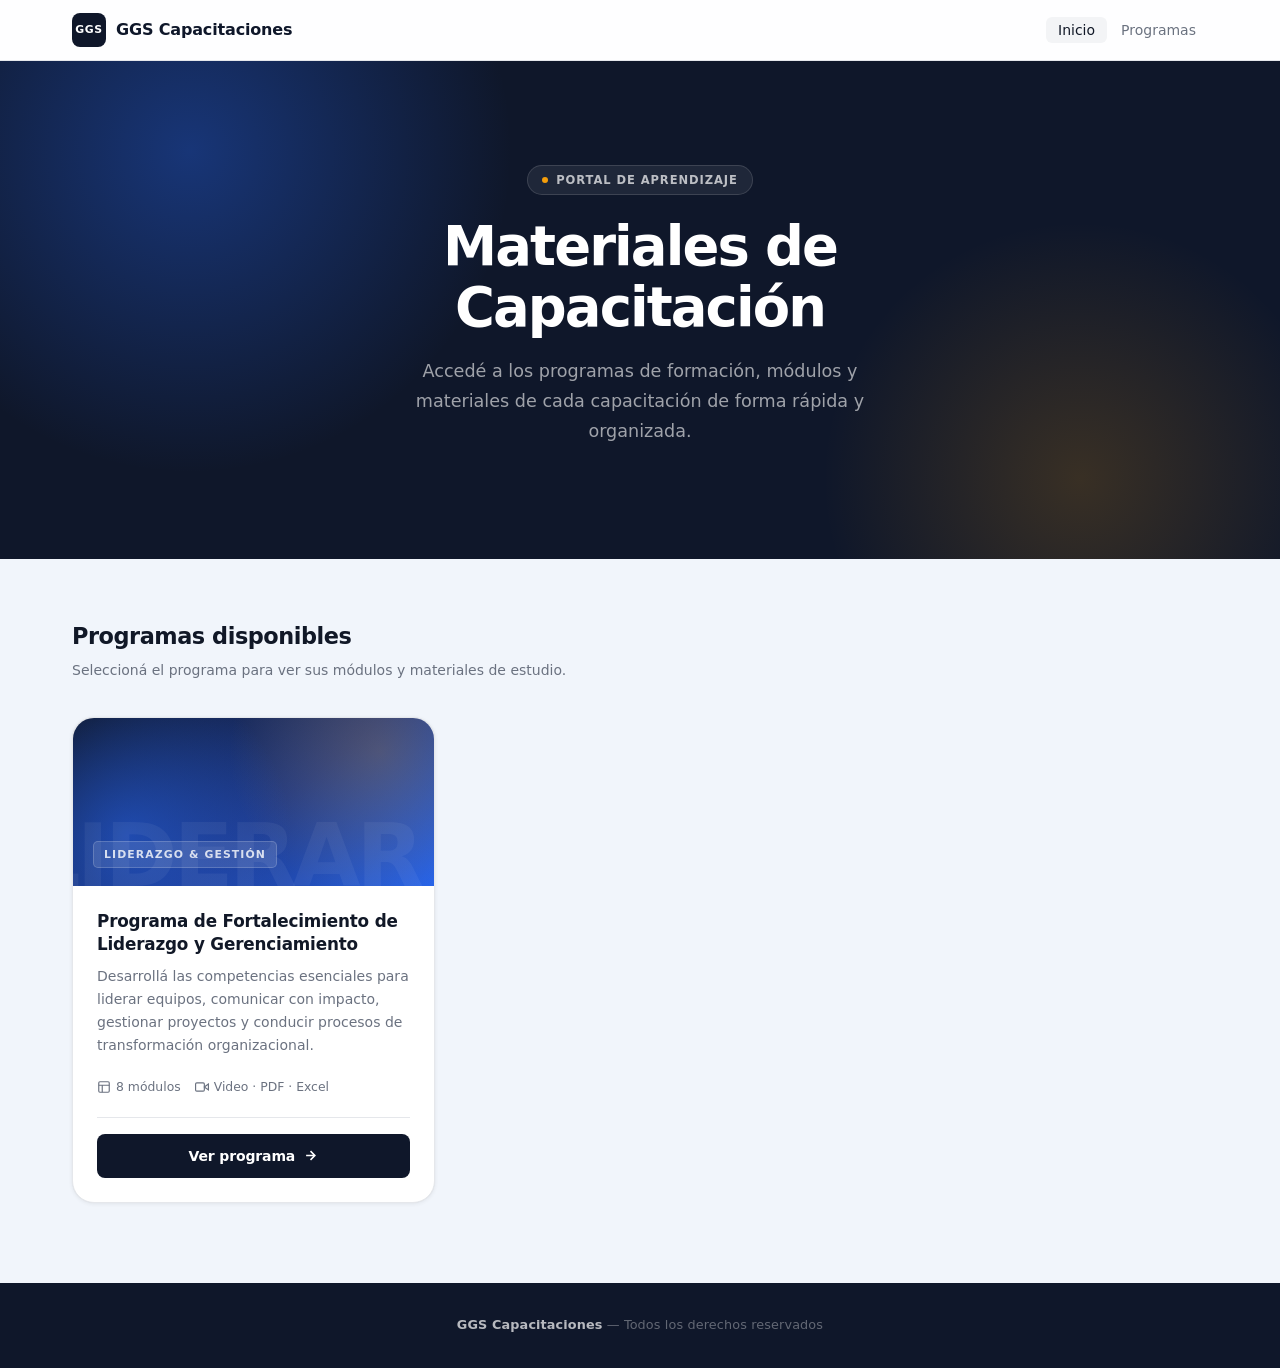
==== index.html @ b64c2a2c "feat: add training portal web UI with liderazgo program - index.html: portal landing page with progr" ====
<!DOCTYPE html>
<html lang="es">
<head>
  <meta charset="UTF-8">
  <meta name="viewport" content="width=device-width, initial-scale=1.0">
  <title>GGS Capacitaciones — Portal de Materiales</title>
  <link rel="stylesheet" href="assets/style.css">
</head>
<body>

  <nav class="navbar">
    <div class="navbar-inner">
      <a href="index.html" class="brand">
        <div class="brand-mark">GGS</div>
        GGS Capacitaciones
      </a>
      <ul class="nav-links">
        <li><a href="index.html" class="active">Inicio</a></li>
        <li><a href="#programas">Programas</a></li>
      </ul>
    </div>
  </nav>

  <section class="hero">
    <div class="hero-content">
      <span class="hero-eyebrow">
        <span class="eyebrow-dot"></span>
        Portal de Aprendizaje
      </span>
      <h1>Materiales de<br>Capacitación</h1>
      <p>Accedé a los programas de formación, módulos y materiales de cada capacitación de forma rápida y organizada.</p>
    </div>
  </section>

  <main class="main-content" id="programas">
    <div class="section-header">
      <h2>Programas disponibles</h2>
      <p>Seleccioná el programa para ver sus módulos y materiales de estudio.</p>
    </div>

    <div class="programs-grid">

      <div class="program-card">
        <div class="program-card-banner">
          <span class="banner-label">Liderazgo &amp; Gestión</span>
          <span class="banner-watermark">LIDERAR</span>
        </div>
        <div class="program-card-body">
          <h3>Programa de Fortalecimiento de Liderazgo y Gerenciamiento</h3>
          <p>Desarrollá las competencias esenciales para liderar equipos, comunicar con impacto, gestionar proyectos y conducir procesos de transformación organizacional.</p>
          <div class="card-meta">
            <span class="meta-pill">
              <svg width="14" height="14" fill="none" stroke="currentColor" stroke-width="2" viewBox="0 0 24 24">
                <rect x="3" y="3" width="18" height="18" rx="2"/><path d="M3 9h18M9 21V9"/>
              </svg>
              8 módulos
            </span>
            <span class="meta-pill">
              <svg width="14" height="14" fill="none" stroke="currentColor" stroke-width="2" viewBox="0 0 24 24">
                <polygon points="23 7 16 12 23 17 23 7"/><rect x="1" y="5" width="15" height="14" rx="2"/>
              </svg>
              Video · PDF · Excel
            </span>
          </div>
          <div class="card-footer">
            <a href="liderazgo.html" class="btn-primary">
              Ver programa
              <svg width="15" height="15" fill="none" stroke="currentColor" stroke-width="2.5" viewBox="0 0 24 24">
                <path d="M5 12h14M12 5l7 7-7 7"/>
              </svg>
            </a>
          </div>
        </div>
      </div>

    </div>
  </main>

  <footer>
    <strong>GGS Capacitaciones</strong> &mdash; Todos los derechos reservados
  </footer>

</body>
</html>
---- assets/style.css ----
:root {
  --navy:     #0F172A;
  --navy2:    #1E3A8A;
  --blue:     #2563EB;
  --blue-dk:  #1D4ED8;
  --amber:    #F59E0B;
  --amber-lt: #FCD34D;
  --bg:       #F1F5FB;
  --surface:  #FFFFFF;
  --text:     #111827;
  --muted:    #6B7280;
  --border:   #E5E7EB;

  --r-sm: 8px;
  --r-md: 14px;
  --r-lg: 22px;

  --sh-sm: 0 1px 4px rgba(0,0,0,0.07), 0 0 1px rgba(0,0,0,0.06);
  --sh-md: 0 4px 20px rgba(0,0,0,0.09), 0 1px 4px rgba(0,0,0,0.05);
  --sh-lg: 0 12px 48px rgba(0,0,0,0.12), 0 4px 12px rgba(0,0,0,0.06);

  --font: system-ui, -apple-system, BlinkMacSystemFont, 'Segoe UI', Roboto, sans-serif;
}

*, *::before, *::after { box-sizing: border-box; margin: 0; padding: 0; }
html { scroll-behavior: smooth; }

body {
  font-family: var(--font);
  background: var(--bg);
  color: var(--text);
  line-height: 1.6;
  -webkit-font-smoothing: antialiased;
  min-height: 100vh;
}

a { text-decoration: none; color: inherit; }


/* ════════════════════════════════════════════
   NAVBAR
════════════════════════════════════════════ */
.navbar {
  background: rgba(255,255,255,0.9);
  backdrop-filter: blur(14px);
  -webkit-backdrop-filter: blur(14px);
  border-bottom: 1px solid var(--border);
  position: sticky;
  top: 0;
  z-index: 100;
}

.navbar-inner {
  max-width: 1200px;
  margin: 0 auto;
  padding: 0 32px;
  height: 60px;
  display: flex;
  align-items: center;
  justify-content: space-between;
}

.brand {
  display: flex;
  align-items: center;
  gap: 10px;
  font-weight: 700;
  font-size: 1rem;
  color: var(--navy);
  letter-spacing: -0.01em;
}

.brand-mark {
  width: 34px;
  height: 34px;
  background: var(--navy);
  border-radius: 8px;
  display: flex;
  align-items: center;
  justify-content: center;
  color: #fff;
  font-weight: 800;
  font-size: 0.68rem;
  letter-spacing: 0.05em;
  flex-shrink: 0;
}

.nav-links {
  display: flex;
  gap: 2px;
  list-style: none;
}

.nav-links a {
  padding: 5px 12px;
  border-radius: 6px;
  font-size: 0.875rem;
  color: var(--muted);
  font-weight: 500;
  transition: background 0.12s, color 0.12s;
}

.nav-links a:hover,
.nav-links a.active { background: #F3F4F6; color: var(--text); }


/* ════════════════════════════════════════════
   HERO — INDEX
════════════════════════════════════════════ */
.hero {
  background: var(--navy);
  color: #fff;
  padding: 104px 32px 112px;
  text-align: center;
  position: relative;
  overflow: hidden;
}

.hero::before {
  content: '';
  position: absolute;
  width: 700px; height: 700px;
  background: radial-gradient(circle, rgba(37,99,235,0.4) 0%, transparent 65%);
  top: -260px; left: -160px;
  pointer-events: none;
}

.hero::after {
  content: '';
  position: absolute;
  width: 560px; height: 560px;
  background: radial-gradient(circle, rgba(245,158,11,0.18) 0%, transparent 65%);
  bottom: -200px; right: -80px;
  pointer-events: none;
}

.hero-content {
  max-width: 620px;
  margin: 0 auto;
  position: relative;
  z-index: 1;
}

.hero-eyebrow {
  display: inline-flex;
  align-items: center;
  gap: 8px;
  background: rgba(255,255,255,0.07);
  border: 1px solid rgba(255,255,255,0.13);
  color: rgba(255,255,255,0.7);
  padding: 5px 14px;
  border-radius: 20px;
  font-size: 0.72rem;
  font-weight: 600;
  letter-spacing: 0.08em;
  text-transform: uppercase;
  margin-bottom: 22px;
}

.eyebrow-dot {
  width: 6px; height: 6px;
  background: var(--amber);
  border-radius: 50%;
  flex-shrink: 0;
}

.hero h1 {
  font-size: clamp(2.1rem, 5vw, 3.4rem);
  font-weight: 800;
  line-height: 1.12;
  margin-bottom: 18px;
  letter-spacing: -0.035em;
}

.hero p {
  font-size: 1.1rem;
  color: rgba(255,255,255,0.6);
  max-width: 460px;
  margin: 0 auto;
  line-height: 1.7;
}


/* ════════════════════════════════════════════
   PROGRAM HERO — LIDERAZGO
════════════════════════════════════════════ */
.program-hero {
  background: var(--navy);
  color: #fff;
  padding: 52px 32px 64px;
  position: relative;
  overflow: hidden;
}

.program-hero::before {
  content: '';
  position: absolute;
  width: 800px; height: 800px;
  background: radial-gradient(circle, rgba(37,99,235,0.22) 0%, transparent 60%);
  top: -350px; right: -120px;
  pointer-events: none;
}

.program-hero-inner {
  max-width: 1200px;
  margin: 0 auto;
  position: relative;
  z-index: 1;
}

.breadcrumb {
  display: flex;
  align-items: center;
  gap: 8px;
  margin-bottom: 26px;
  font-size: 0.78rem;
  color: rgba(255,255,255,0.38);
}

.breadcrumb a { color: rgba(255,255,255,0.38); transition: color 0.15s; }
.breadcrumb a:hover { color: rgba(255,255,255,0.8); }
.breadcrumb-sep { opacity: 0.3; }

.program-hero h1 {
  font-size: clamp(1.6rem, 3.5vw, 2.6rem);
  font-weight: 800;
  line-height: 1.18;
  margin-bottom: 12px;
  max-width: 720px;
  letter-spacing: -0.03em;
}

.program-hero p {
  font-size: 1rem;
  color: rgba(255,255,255,0.55);
  max-width: 560px;
  margin-bottom: 40px;
  line-height: 1.75;
}

.program-stats {
  display: flex;
  flex-wrap: wrap;
  gap: 0;
  border: 1px solid rgba(255,255,255,0.1);
  border-radius: 12px;
  overflow: hidden;
  width: fit-content;
  background: rgba(255,255,255,0.04);
}

.stat {
  display: flex;
  flex-direction: column;
  padding: 16px 28px;
  border-right: 1px solid rgba(255,255,255,0.1);
}

.stat:last-child { border-right: none; }

.stat-value {
  font-size: 1.9rem;
  font-weight: 800;
  color: #fff;
  line-height: 1;
  letter-spacing: -0.03em;
}

.stat-label {
  font-size: 0.72rem;
  color: rgba(255,255,255,0.4);
  font-weight: 500;
  margin-top: 3px;
  text-transform: uppercase;
  letter-spacing: 0.06em;
}


/* ════════════════════════════════════════════
   MAIN CONTENT
════════════════════════════════════════════ */
.main-content {
  max-width: 1200px;
  margin: 0 auto;
  padding: 60px 32px 80px;
}

.section-header { margin-bottom: 36px; }

.section-header h2 {
  font-size: 1.4rem;
  font-weight: 700;
  color: var(--text);
  margin-bottom: 4px;
  letter-spacing: -0.02em;
}

.section-header p {
  color: var(--muted);
  font-size: 0.875rem;
}


/* ════════════════════════════════════════════
   PROGRAM CARDS — INDEX
════════════════════════════════════════════ */
.programs-grid {
  display: grid;
  grid-template-columns: repeat(auto-fill, minmax(340px, 1fr));
  gap: 24px;
}

.program-card {
  background: var(--surface);
  border-radius: var(--r-lg);
  overflow: hidden;
  box-shadow: var(--sh-sm);
  border: 1px solid var(--border);
  transition: transform 0.22s ease, box-shadow 0.22s ease;
  display: flex;
  flex-direction: column;
}

.program-card:hover {
  transform: translateY(-5px);
  box-shadow: var(--sh-lg);
}

/* Colored banner instead of a thin stripe */
.program-card-banner {
  height: 168px;
  background: linear-gradient(140deg, var(--navy) 0%, var(--navy2) 55%, var(--blue) 100%);
  position: relative;
  overflow: hidden;
  display: flex;
  align-items: flex-end;
  padding: 18px 20px;
}

.program-card-banner::before {
  content: '';
  position: absolute;
  inset: 0;
  background:
    radial-gradient(circle at 15% 70%, rgba(37,99,235,0.55) 0%, transparent 50%),
    radial-gradient(circle at 85% 20%, rgba(245,158,11,0.22) 0%, transparent 45%);
}

.banner-label {
  position: relative;
  z-index: 1;
  background: rgba(255,255,255,0.11);
  border: 1px solid rgba(255,255,255,0.18);
  color: rgba(255,255,255,0.8);
  font-size: 0.68rem;
  font-weight: 700;
  letter-spacing: 0.1em;
  text-transform: uppercase;
  padding: 4px 10px;
  border-radius: 5px;
}

.banner-watermark {
  position: absolute;
  bottom: -14px;
  right: 14px;
  font-size: 5.5rem;
  font-weight: 900;
  color: rgba(255,255,255,0.055);
  line-height: 1;
  letter-spacing: -0.05em;
  pointer-events: none;
  user-select: none;
}

.program-card-body {
  padding: 24px;
  flex: 1;
  display: flex;
  flex-direction: column;
}

.program-card h3 {
  font-size: 1.05rem;
  font-weight: 700;
  margin-bottom: 9px;
  color: var(--text);
  line-height: 1.35;
  letter-spacing: -0.01em;
}

.program-card > .program-card-body > p {
  font-size: 0.875rem;
  color: var(--muted);
  flex: 1;
  margin-bottom: 20px;
  line-height: 1.65;
}

.card-meta {
  display: flex;
  flex-wrap: wrap;
  gap: 14px;
  margin-bottom: 20px;
}

.meta-pill {
  display: flex;
  align-items: center;
  gap: 5px;
  font-size: 0.775rem;
  color: var(--muted);
  font-weight: 500;
}

.card-footer {
  border-top: 1px solid var(--border);
  padding-top: 16px;
}

.btn-primary {
  display: inline-flex;
  align-items: center;
  justify-content: center;
  gap: 8px;
  background: var(--navy);
  color: #fff;
  padding: 11px 20px;
  border-radius: var(--r-sm);
  font-weight: 600;
  font-size: 0.875rem;
  transition: background 0.15s, transform 0.12s;
  width: 100%;
  letter-spacing: -0.01em;
}

.btn-primary:hover { background: var(--blue-dk); transform: translateY(-1px); }


/* ════════════════════════════════════════════
   MODULE CARDS
════════════════════════════════════════════ */
.modules-grid {
  display: grid;
  grid-template-columns: repeat(auto-fill, minmax(360px, 1fr));
  gap: 16px;
}

.module-card {
  background: var(--surface);
  border-radius: var(--r-md);
  border: 1px solid var(--border);
  overflow: hidden;
  box-shadow: var(--sh-sm);
  transition: box-shadow 0.2s ease, transform 0.2s ease;
  position: relative;
}

.module-card:hover { box-shadow: var(--sh-md); transform: translateY(-2px); }
.module-card.unavailable { opacity: 0.42; pointer-events: none; }

/* Giant decorative module number watermark */
.module-card::before {
  content: attr(data-mod);
  position: absolute;
  top: 4px;
  right: 12px;
  font-size: 5.4rem;
  font-weight: 900;
  color: rgba(0,0,0,0.035);
  line-height: 1;
  letter-spacing: -0.05em;
  pointer-events: none;
  user-select: none;
}

.module-header {
  padding: 20px 20px 12px;
  display: flex;
  align-items: flex-start;
  gap: 14px;
}

.mod-number {
  flex-shrink: 0;
  width: 40px;
  height: 40px;
  background: var(--navy);
  color: #fff;
  border-radius: 10px;
  display: flex;
  align-items: center;
  justify-content: center;
  font-weight: 800;
  font-size: 1rem;
  letter-spacing: -0.02em;
}

.mod-number.gray { background: #F3F4F6; color: #9CA3AF; }

.mod-info { flex: 1; min-width: 0; }

.mod-info h3 {
  font-size: 0.925rem;
  font-weight: 700;
  color: var(--text);
  line-height: 1.35;
  margin-bottom: 5px;
  letter-spacing: -0.01em;
}

.mod-info p {
  font-size: 0.8rem;
  color: var(--muted);
  line-height: 1.55;
}

.module-materials {
  padding: 4px 20px 18px;
  display: flex;
  flex-wrap: wrap;
  gap: 6px;
}

/* ─── CHIPS ─────────────────────────────────── */
.chip {
  display: inline-flex;
  align-items: center;
  gap: 5px;
  padding: 4px 10px;
  border-radius: 5px;
  font-size: 0.72rem;
  font-weight: 600;
  transition: opacity 0.14s, transform 0.1s;
  white-space: nowrap;
}

.chip:hover { opacity: 0.75; transform: translateY(-1px); }

.chip-video  { background: #DBEAFE; color: #1D4ED8; }
.chip-pdf    { background: #FEE2E2; color: #B91C1C; }
.chip-excel  { background: #D1FAE5; color: #047857; }
.chip-ppt    { background: #FFEDD5; color: #C2410C; }
.chip-image  { background: #EDE9FE; color: #6D28D9; }

.chip-soon {
  font-size: 0.78rem;
  color: #9CA3AF;
  font-style: italic;
  padding: 4px 0;
  display: flex;
  align-items: center;
  gap: 6px;
}


/* ════════════════════════════════════════════
   FOOTER
════════════════════════════════════════════ */
footer {
  background: var(--navy);
  color: rgba(255,255,255,0.35);
  text-align: center;
  padding: 32px 24px;
  font-size: 0.8rem;
  letter-spacing: 0.01em;
}

footer strong { color: rgba(255,255,255,0.7); }


/* ════════════════════════════════════════════
   RESPONSIVE
════════════════════════════════════════════ */
@media (max-width: 680px) {
  .navbar-inner { padding: 0 18px; }
  .nav-links { display: none; }
  .hero { padding: 72px 20px 80px; }
  .program-hero { padding: 36px 20px 48px; }
  .main-content { padding: 40px 20px 56px; }
  .programs-grid,
  .modules-grid { grid-template-columns: 1fr; }
  .program-stats {
    width: 100%;
    border-radius: 10px;
  }
  .stat { padding: 14px 20px; }
  .stat-value { font-size: 1.6rem; }
}
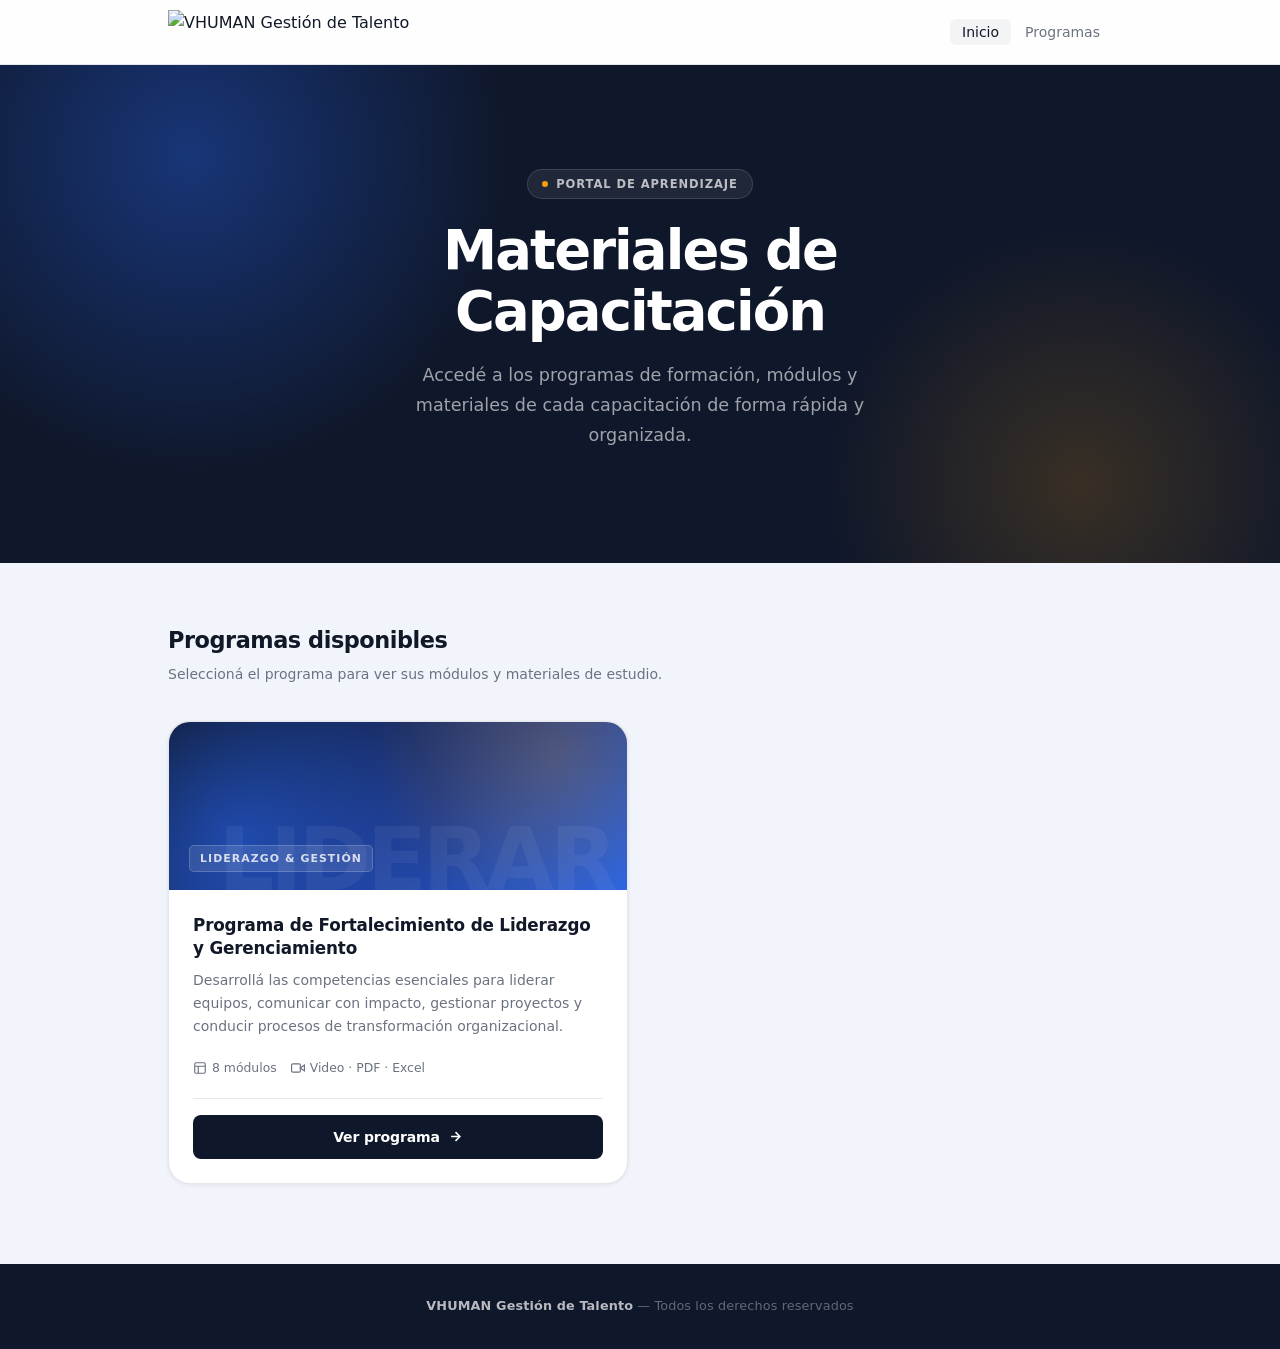
==== commit 26d94ae9: "feat: 80% layout width, VHUMAN branding and logo placeholder" ====
--- a/index.html
+++ b/index.html
@@ -11,8 +11,7 @@
   <nav class="navbar">
     <div class="navbar-inner">
       <a href="index.html" class="brand">
-        <div class="brand-mark">GGS</div>
-        GGS Capacitaciones
+        <img src="assets/logo.png" alt="VHUMAN Gestión de Talento" class="brand-logo">
       </a>
       <ul class="nav-links">
         <li><a href="index.html" class="active">Inicio</a></li>
@@ -77,7 +76,7 @@
   </main>
 
   <footer>
-    <strong>GGS Capacitaciones</strong> &mdash; Todos los derechos reservados
+    <strong>VHUMAN Gestión de Talento</strong> &mdash; Todos los derechos reservados
   </footer>
 
 </body>
--- a/assets/style.css
+++ b/assets/style.css
@@ -3,6 +3,7 @@
   --navy2:    #1E3A8A;
   --blue:     #2563EB;
   --blue-dk:  #1D4ED8;
+  --teal:     #00B4C8;
   --amber:    #F59E0B;
   --amber-lt: #FCD34D;
   --bg:       #F1F5FB;
@@ -10,6 +11,8 @@
   --text:     #111827;
   --muted:    #6B7280;
   --border:   #E5E7EB;
+
+  --max-w:  min(80vw, 1600px);
 
   --r-sm: 8px;
   --r-md: 14px;
@@ -51,10 +54,10 @@
 }
 
 .navbar-inner {
-  max-width: 1200px;
+  max-width: var(--max-w);
   margin: 0 auto;
-  padding: 0 32px;
-  height: 60px;
+  padding: 0 40px;
+  height: 64px;
   display: flex;
   align-items: center;
   justify-content: space-between;
@@ -63,26 +66,13 @@
 .brand {
   display: flex;
   align-items: center;
-  gap: 10px;
-  font-weight: 700;
-  font-size: 1rem;
-  color: var(--navy);
-  letter-spacing: -0.01em;
-}
-
-.brand-mark {
-  width: 34px;
-  height: 34px;
-  background: var(--navy);
-  border-radius: 8px;
-  display: flex;
-  align-items: center;
-  justify-content: center;
-  color: #fff;
-  font-weight: 800;
-  font-size: 0.68rem;
-  letter-spacing: 0.05em;
-  flex-shrink: 0;
+  gap: 0;
+}
+
+.brand-logo {
+  height: 44px;
+  width: auto;
+  display: block;
 }
 
 .nav-links {
@@ -110,7 +100,7 @@
 .hero {
   background: var(--navy);
   color: #fff;
-  padding: 104px 32px 112px;
+  padding: 104px 40px 112px;
   text-align: center;
   position: relative;
   overflow: hidden;
@@ -187,7 +177,7 @@
 .program-hero {
   background: var(--navy);
   color: #fff;
-  padding: 52px 32px 64px;
+  padding: 52px 40px 64px;
   position: relative;
   overflow: hidden;
 }
@@ -202,7 +192,7 @@
 }
 
 .program-hero-inner {
-  max-width: 1200px;
+  max-width: var(--max-w);
   margin: 0 auto;
   position: relative;
   z-index: 1;
@@ -280,9 +270,9 @@
    MAIN CONTENT
 ════════════════════════════════════════════ */
 .main-content {
-  max-width: 1200px;
+  max-width: var(--max-w);
   margin: 0 auto;
-  padding: 60px 32px 80px;
+  padding: 60px 40px 80px;
 }
 
 .section-header { margin-bottom: 36px; }
@@ -572,18 +562,17 @@
 /* ════════════════════════════════════════════
    RESPONSIVE
 ════════════════════════════════════════════ */
-@media (max-width: 680px) {
-  .navbar-inner { padding: 0 18px; }
+@media (max-width: 860px) {
+  :root { --max-w: 96vw; }
+  .navbar-inner { padding: 0 20px; }
   .nav-links { display: none; }
-  .hero { padding: 72px 20px 80px; }
-  .program-hero { padding: 36px 20px 48px; }
-  .main-content { padding: 40px 20px 56px; }
+  .hero { padding: 72px 24px 80px; }
+  .program-hero { padding: 36px 24px 48px; }
+  .main-content { padding: 40px 24px 56px; }
   .programs-grid,
   .modules-grid { grid-template-columns: 1fr; }
-  .program-stats {
-    width: 100%;
-    border-radius: 10px;
-  }
+  .program-stats { width: 100%; border-radius: 10px; }
   .stat { padding: 14px 20px; }
   .stat-value { font-size: 1.6rem; }
-}
+  .brand-logo { height: 36px; }
+}
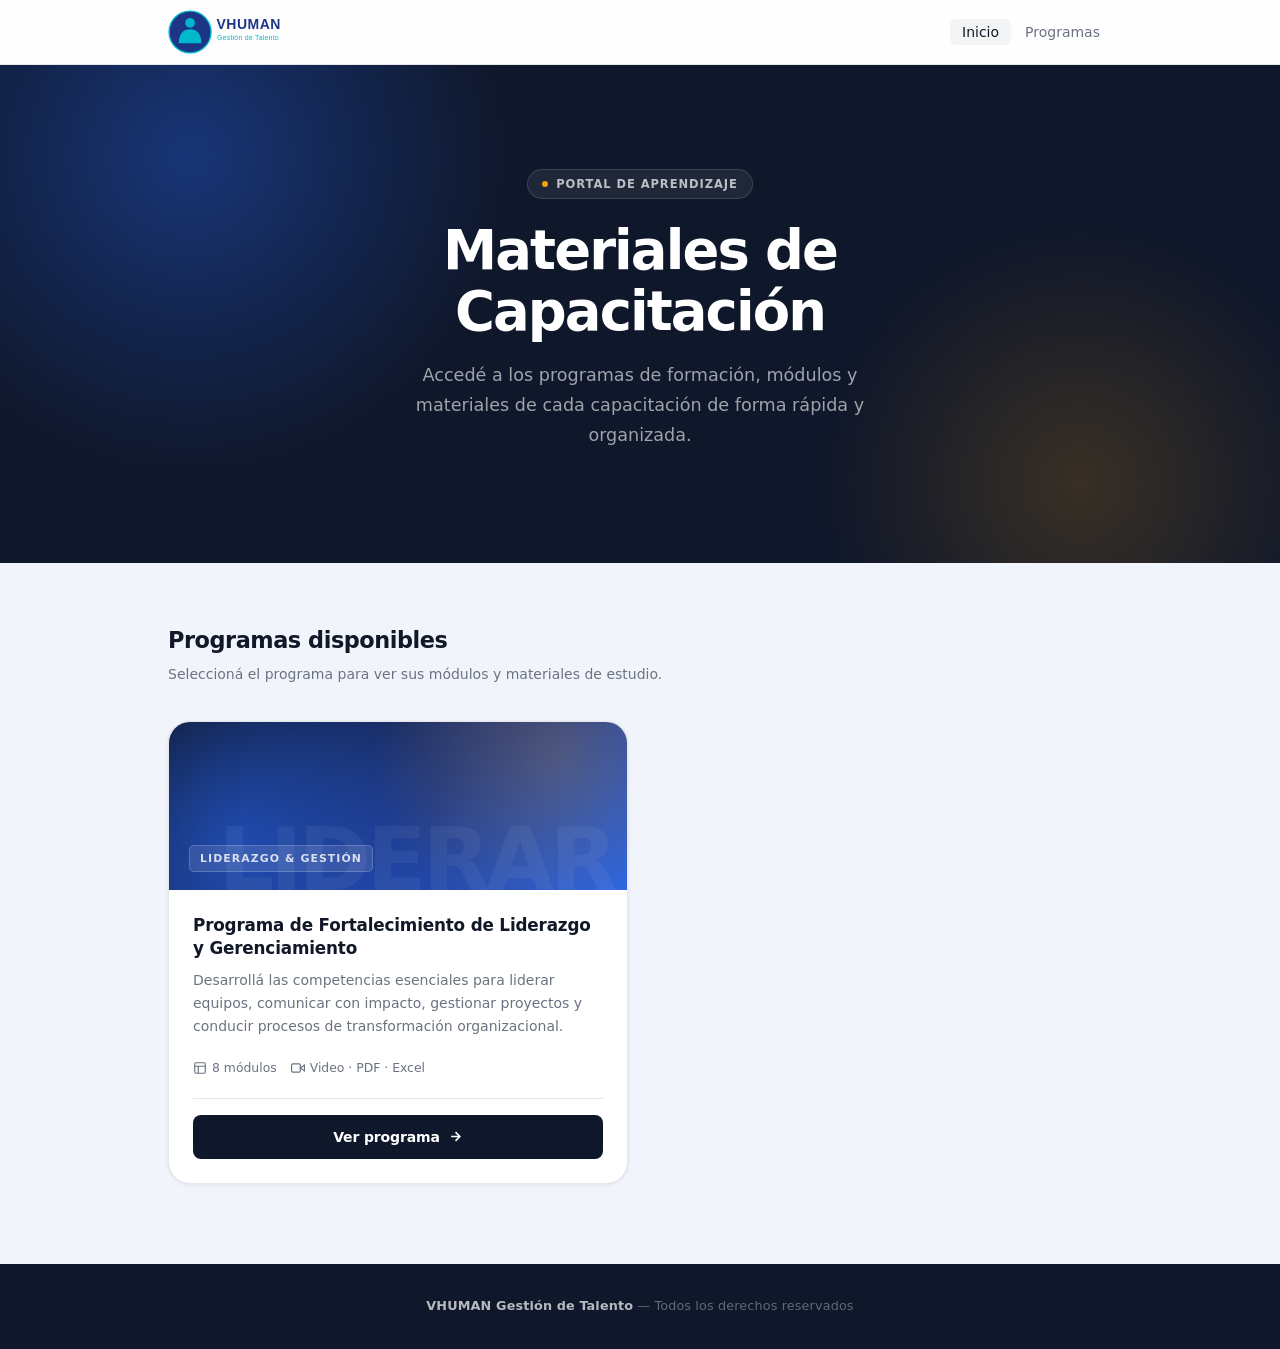
==== commit cdefbcad: "feat: VHUMAN SVG logo, Drive video links, Mod2 Inteligencia Emocional" ====
--- a/index.html
+++ b/index.html
@@ -11,7 +11,7 @@
   <nav class="navbar">
     <div class="navbar-inner">
       <a href="index.html" class="brand">
-        <img src="assets/logo.png" alt="VHUMAN Gestión de Talento" class="brand-logo">
+        <img src="assets/logo.svg" alt="VHUMAN Gestión de Talento" class="brand-logo">
       </a>
       <ul class="nav-links">
         <li><a href="index.html" class="active">Inicio</a></li>
